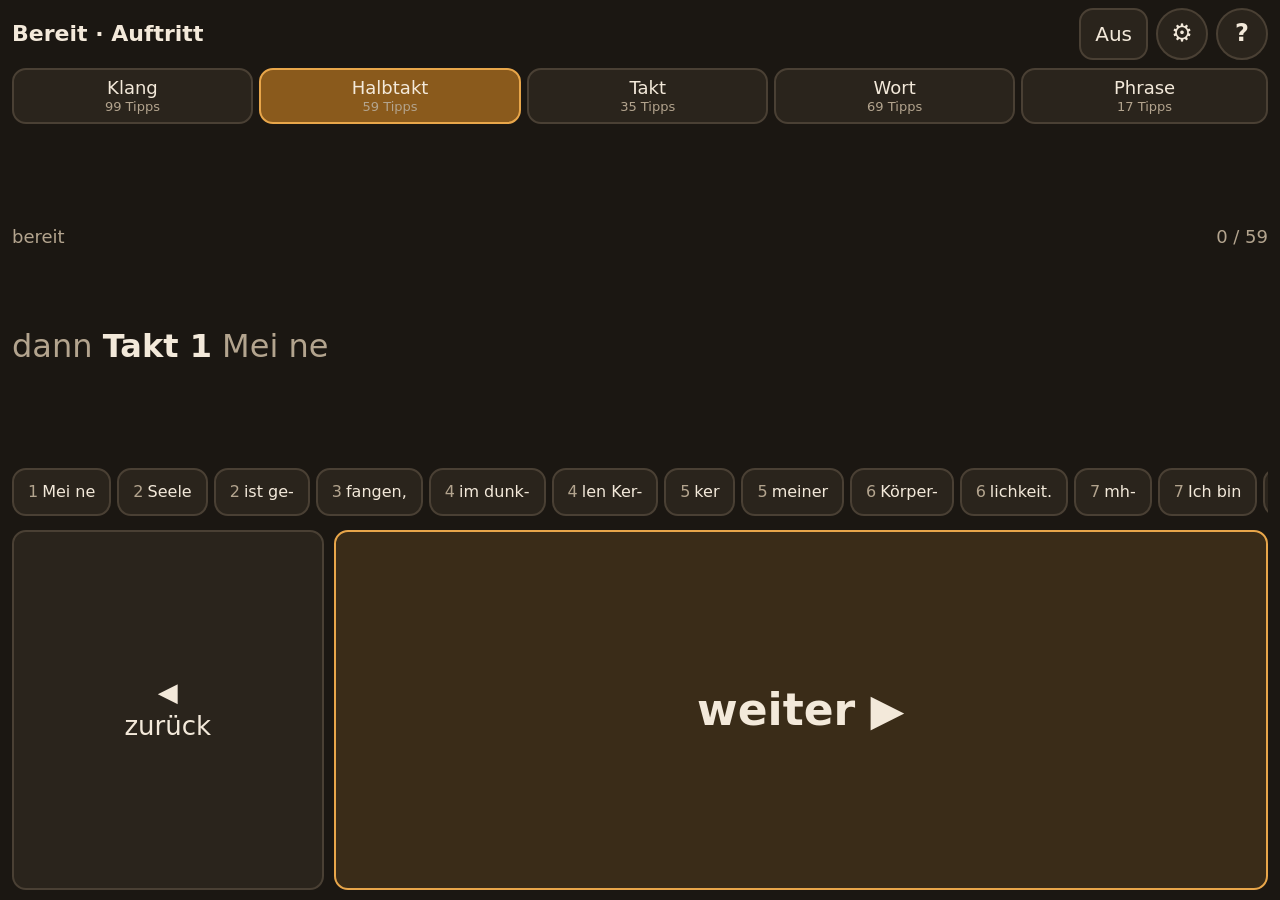
==== auftritt.html @ 0083672f "Auftritt: live begleiten mit weiter/zurück (Prototyp) Neue Seite auftritt.html liest die MusicXML un" ====
<!DOCTYPE html>
<html lang="de">
<head>
<meta charset="utf-8">
<meta name="viewport" content="width=device-width, initial-scale=1, viewport-fit=cover, user-scalable=no">
<meta name="apple-mobile-web-app-capable" content="yes">
<meta name="theme-color" content="#1b1712">
<title>Auftritt</title>
<link rel="icon" href="favicon-32.png">
<link rel="apple-touch-icon" href="apple-touch-icon.png">
<style>
/* Auftritt: live begleiten mit weiter/zurück. Dunkel, damit das Display im Kirchenraum nicht blendet. */
:root {
    --grund: #1b1712; --flaeche: #2a241c; --linie: #4a4034;
    --text: #f3e9da; --leise: #b3a48e; --warm: #e8a64a; --warm-tief: #8a5a1c;
    --fokus: #ffd25a;
    color-scheme: dark;
}
* { box-sizing: border-box; }
[hidden] { display: none !important; }
html, body { height: 100%; margin: 0; }
body {
    background: var(--grund); color: var(--text);
    font: 20px/1.3 -apple-system, system-ui, sans-serif;
    display: flex; flex-direction: column;
    padding: env(safe-area-inset-top, 0) max(12px, env(safe-area-inset-right, 0)) env(safe-area-inset-bottom, 0) max(12px, env(safe-area-inset-left, 0));
    -webkit-user-select: none; user-select: none; -webkit-touch-callout: none;
    touch-action: manipulation;
}
button, input, select { font: inherit; color: inherit; }
button {
    background: var(--flaeche); border: 2px solid var(--linie); border-radius: 14px;
    min-height: 52px; padding: 6px 14px; cursor: pointer;
}
button:focus-visible, input:focus-visible, select:focus-visible { outline: 4px solid var(--fokus); outline-offset: 3px; }
button[aria-pressed="true"] { background: var(--warm-tief); border-color: var(--warm); }

header { display: flex; gap: 8px; align-items: center; padding-block: 8px; }
header h1 { font-size: 22px; margin: 0 auto 0 0; font-weight: 600; white-space: nowrap; overflow: hidden; text-overflow: ellipsis; }
.rund { width: 52px; padding: 0; border-radius: 50%; font-size: 24px; font-weight: 700; flex: none; }

#arten { display: flex; gap: 6px; overflow-x: auto; padding-bottom: 6px; scrollbar-width: none; }
#arten button { flex: 1 0 auto; font-size: 18px; }
#arten small { display: block; font-size: 13px; color: var(--leise); }

#anzeige { flex: 1 1 auto; display: flex; flex-direction: column; justify-content: center; min-height: 0; padding-block: 6px; }
#wo { font-size: 18px; color: var(--leise); display: flex; justify-content: space-between; }
#jetzt { font-size: clamp(30px, 8vw, 60px); font-weight: 700; line-height: 1.1; margin: 6px 0; min-height: 1.1em; color: var(--warm); }
#dann { font-size: clamp(20px, 4.5vw, 32px); color: var(--leise); min-height: 1.3em; }
#dann b { color: var(--text); font-weight: 600; }

#streifen { display: flex; gap: 6px; overflow-x: auto; padding-block: 6px; scrollbar-width: none; }
#streifen button { flex: none; min-height: 48px; font-size: 16px; max-width: 9em; overflow: hidden; text-overflow: ellipsis; white-space: nowrap; }
#streifen button .t { color: var(--leise); margin-right: 4px; }
#streifen button.an { background: var(--warm-tief); border-color: var(--warm); }

#tasten { display: grid; grid-template-columns: 1fr 3fr; gap: 10px; height: 42vh; min-height: 180px; padding-block: 8px 10px; }
#zurueck { font-size: 26px; }
#weiter { font-size: 44px; font-weight: 700; background: #3a2c18; border-color: var(--warm); }
#weiter:active, #weiter.druck { background: var(--warm-tief); }

header, #arten, #streifen, #tasten { flex: none; }
#anzeige { overflow: hidden; }
#jetzt { font-size: clamp(28px, min(8vw, 7vh), 60px); }
#dann { font-size: clamp(18px, min(4.5vw, 4vh), 32px); }

/* Quer (Handy liegt): Text links, Tasten rechts über die volle Höhe */
@media (orientation: landscape) and (max-height: 600px) {
    body { display: grid; grid-template-columns: 1fr 1fr; grid-template-rows: auto auto 1fr auto; column-gap: 12px; }
    header, #arten { grid-column: 1 / -1; }
    #arten small { display: inline; margin-left: 6px; }
    #arten button { min-height: 44px; }
    #anzeige { grid-column: 1; grid-row: 3; }
    #streifen { grid-column: 1; grid-row: 4; }
    #tasten { grid-column: 2; grid-row: 3 / 5; height: auto; min-height: 0; grid-template-columns: 1fr 2fr; }
}

#einstellungen {
    position: fixed; inset: auto 0 0 0; background: var(--flaeche); border-top: 2px solid var(--linie);
    padding: 16px max(16px, env(safe-area-inset-right, 0)) calc(16px + env(safe-area-inset-bottom, 0)) max(16px, env(safe-area-inset-left, 0));
    display: grid; gap: 10px; max-height: 80vh; overflow-y: auto; z-index: 5;
}
#einstellungen label { display: grid; grid-template-columns: 7.5em 1fr 3.2em; align-items: center; gap: 10px; min-height: 52px; }
#einstellungen label.haken { grid-template-columns: 52px 1fr; }
#einstellungen output { text-align: right; color: var(--leise); }
input[type=range] { width: 100%; height: 52px; accent-color: var(--warm); }
input[type=checkbox] { width: 32px; height: 32px; accent-color: var(--warm); }
#einstellungen .zeile { display: flex; gap: 10px; flex-wrap: wrap; }
#einstellungen .zeile button { flex: 1; }

/* Hilfemodus (Standard @dd): Ringe um erklärbare Elemente, Klick zeigt Hilfe statt Funktion */
body.hilfemodus [data-hilfe] { outline: 3px dashed var(--fokus); outline-offset: 3px; transition: outline-color .2s; }
body.hilfemodus [data-hilfe]:hover { outline-style: solid; }
#hilfeKnopf[aria-pressed="true"] { background: var(--fokus); color: #000; border-color: var(--fokus); }
#blase {
    position: fixed; z-index: 10; max-width: min(26em, calc(100vw - 24px)); background: #fff7e0; color: #1b1712;
    border-radius: 12px; padding: 12px 16px; font-size: 18px; box-shadow: 0 6px 24px #0008;
}
#meldung { position: fixed; left: 50%; top: 40%; transform: translateX(-50%); background: #000c; padding: 14px 20px; border-radius: 12px; z-index: 8; }
</style>
</head>
<body>
<header>
    <h1 id="titel">Auftritt</h1>
    <button id="ausKnopf" data-hilfe="Lässt den Klang langsam ausklingen (auch Esc). Die Stelle bleibt, weiter spielt danach den nächsten Klang.">Aus</button>
    <button id="zahnrad" class="rund" aria-label="Einstellungen" data-hilfe="Lautstärke, Tiefbass, Wärme, Tempo für den Phrasen-Modus, Box wach halten, von vorn.">⚙</button>
    <button id="hilfeKnopf" class="rund" aria-pressed="false" aria-label="Hilfe">?</button>
</header>

<nav id="arten" data-hilfe="Wie oft getippt wird. Klang: bei jedem Wechsel im Satz. Halbtakt und Takt: fest im Raster. Wort: bei Wortanfängen. Phrase: ein Tipp pro Satzstück, die Klänge darin laufen im Tempo, der letzte hält. Die Zahl sagt, wie viele Tipps das Lied braucht."></nav>

<main id="anzeige" data-hilfe="Oben die Stelle und wie weit es noch ist, groß der Text zum Klang, der gerade klingt, darunter, was beim nächsten Tipp kommt.">
    <div id="wo"><span id="stelle">bereit</span><span id="zaehler"></span></div>
    <div id="jetzt"></div>
    <div id="dann"></div>
</main>

<div id="streifen" data-hilfe="Alle Klänge des Liedes. Antippen springt dorthin und spielt den Klang sofort, zum Korrigieren oder Üben."></div>

<div id="tasten">
    <button id="zurueck" data-hilfe="Einen Klang zurück und gleich spielen. Tastatur: Pfeil links, Bild hoch.">◀<br>zurück</button>
    <button id="weiter" data-hilfe="Nächster Klang. Er hält, bis wieder getippt wird. Tastatur und Fußtaster: Leertaste, Pfeil rechts, Bild runter.">weiter ▶</button>
</div>

<section id="einstellungen" hidden aria-label="Einstellungen">
    <label data-hilfe="Gesamtlautstärke der Begleitung.">Lautstärke <input id="lautstaerke" type="range" min="0" max="100"><output></output></label>
    <label data-hilfe="Zusätzlicher Bass eine Oktave unter der tiefsten Stimme. Draußen braucht es mehr, in der Kirche weniger.">Tiefbass <input id="tiefbass" type="range" min="0" max="100"><output></output></label>
    <label data-hilfe="Weiter links dunkler und weicher, weiter rechts heller und deutlicher.">Wärme <input id="waerme" type="range" min="0" max="100"><output></output></label>
    <label data-hilfe="Nur für den Phrasen-Modus: so schnell laufen die Klänge innerhalb einer Phrase.">Tempo <input id="tempo" type="range" min="50" max="130"><output></output></label>
    <label class="haken" data-hilfe="Spielt einen unhörbar leisen Dauerton, damit eine Bluetooth-Box nach Stille nicht einschläft und den weichen Einsatz verschluckt."><input id="wach" type="checkbox"> Box wach halten</label>
    <div class="zeile">
        <button id="vonVorn" data-hilfe="Zurück an den Anfang, ohne etwas zu spielen.">von vorn</button>
        <button id="zu">fertig</button>
    </div>
</section>

<div id="blase" hidden></div>
<div id="meldung" hidden></div>
<script src="auftritt.js"></script>
</body>
</html>
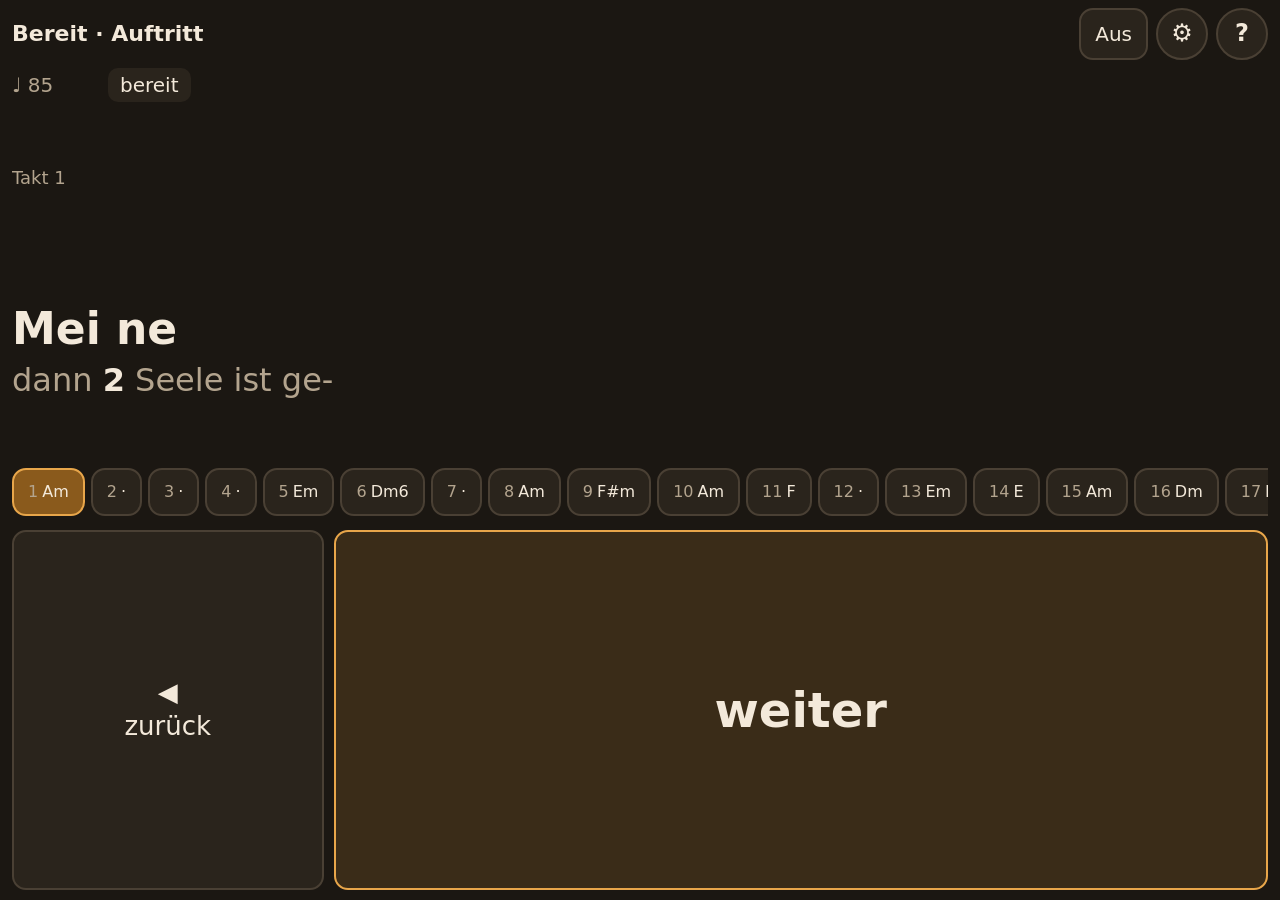
==== commit cf3a14cd: "Auftritt: Ablauf nach @dds Akkorden, ein Tipp pro Takt, Nachhut, Paukenwirbel Der Klang kommt jetzt " ====
--- a/auftritt.html
+++ b/auftritt.html
@@ -39,15 +39,19 @@
 header h1 { font-size: 22px; margin: 0 auto 0 0; font-weight: 600; white-space: nowrap; overflow: hidden; text-overflow: ellipsis; }
 .rund { width: 52px; padding: 0; border-radius: 50%; font-size: 24px; font-weight: 700; flex: none; }
 
-#arten { display: flex; gap: 6px; overflow-x: auto; padding-bottom: 6px; scrollbar-width: none; }
-#arten button { flex: 1 0 auto; font-size: 18px; }
-#arten small { display: block; font-size: 13px; color: var(--leise); }
+#status { display: flex; gap: 16px; align-items: center; font-size: 20px; padding-bottom: 4px; }
+#tempoAnz { color: var(--leise); min-width: 4em; }
+#zustand { padding: 4px 12px; border-radius: 10px; background: var(--flaeche); }
+#zustand[data-art="laeuft"] { background: #2f4a2a; }
+#zustand[data-art="nachhut"] { background: #5a3a1a; }
+#akkord { font-size: clamp(48px, min(16vw, 12vh), 110px); font-weight: 800; color: var(--warm); line-height: 1; min-height: 1em; }
 
 #anzeige { flex: 1 1 auto; display: flex; flex-direction: column; justify-content: center; min-height: 0; padding-block: 6px; }
 #wo { font-size: 18px; color: var(--leise); display: flex; justify-content: space-between; }
-#jetzt { font-size: clamp(30px, 8vw, 60px); font-weight: 700; line-height: 1.1; margin: 6px 0; min-height: 1.1em; color: var(--warm); }
+#jetzt { font-size: clamp(26px, 6vw, 44px); font-weight: 600; line-height: 1.15; margin: 6px 0; min-height: 1.15em; }
 #dann { font-size: clamp(20px, 4.5vw, 32px); color: var(--leise); min-height: 1.3em; }
 #dann b { color: var(--text); font-weight: 600; }
+#dann .ak { color: var(--warm); }
 
 #streifen { display: flex; gap: 6px; overflow-x: auto; padding-block: 6px; scrollbar-width: none; }
 #streifen button { flex: none; min-height: 48px; font-size: 16px; max-width: 9em; overflow: hidden; text-overflow: ellipsis; white-space: nowrap; }
@@ -56,20 +60,18 @@
 
 #tasten { display: grid; grid-template-columns: 1fr 3fr; gap: 10px; height: 42vh; min-height: 180px; padding-block: 8px 10px; }
 #zurueck { font-size: 26px; }
-#weiter { font-size: 44px; font-weight: 700; background: #3a2c18; border-color: var(--warm); }
+#weiter { font-size: 48px; font-weight: 700; background: #3a2c18; border-color: var(--warm); }
 #weiter:active, #weiter.druck { background: var(--warm-tief); }
 
-header, #arten, #streifen, #tasten { flex: none; }
+header, #status, #streifen, #tasten { flex: none; }
 #anzeige { overflow: hidden; }
-#jetzt { font-size: clamp(28px, min(8vw, 7vh), 60px); }
+#jetzt { font-size: clamp(22px, min(6vw, 5vh), 44px); }
 #dann { font-size: clamp(18px, min(4.5vw, 4vh), 32px); }
 
 /* Quer (Handy liegt): Text links, Tasten rechts über die volle Höhe */
 @media (orientation: landscape) and (max-height: 600px) {
     body { display: grid; grid-template-columns: 1fr 1fr; grid-template-rows: auto auto 1fr auto; column-gap: 12px; }
-    header, #arten { grid-column: 1 / -1; }
-    #arten small { display: inline; margin-left: 6px; }
-    #arten button { min-height: 44px; }
+    header, #status { grid-column: 1 / -1; }
     #anzeige { grid-column: 1; grid-row: 3; }
     #streifen { grid-column: 1; grid-row: 4; }
     #tasten { grid-column: 2; grid-row: 3 / 5; height: auto; min-height: 0; grid-template-columns: 1fr 2fr; }
@@ -102,31 +104,35 @@
 <body>
 <header>
     <h1 id="titel">Auftritt</h1>
-    <button id="ausKnopf" data-hilfe="Lässt den Klang langsam ausklingen (auch Esc). Die Stelle bleibt, weiter spielt danach den nächsten Klang.">Aus</button>
-    <button id="zahnrad" class="rund" aria-label="Einstellungen" data-hilfe="Lautstärke, Tiefbass, Wärme, Tempo für den Phrasen-Modus, Box wach halten, von vorn.">⚙</button>
+    <button id="ausKnopf" data-hilfe="Beendet: der Klang klingt langsam aus (auch Esc). Der nächste Tipp stellt auf den Anfang.">Aus</button>
+    <button id="zahnrad" class="rund" aria-label="Einstellungen" data-hilfe="Klang, Lautstärke, Tiefbass, Wärme, Anfangstempo, Box wach halten, von vorn.">⚙</button>
     <button id="hilfeKnopf" class="rund" aria-pressed="false" aria-label="Hilfe">?</button>
 </header>
 
-<nav id="arten" data-hilfe="Wie oft getippt wird. Klang: bei jedem Wechsel im Satz. Halbtakt und Takt: fest im Raster. Wort: bei Wortanfängen. Phrase: ein Tipp pro Satzstück, die Klänge darin laufen im Tempo, der letzte hält. Die Zahl sagt, wie viele Tipps das Lied braucht."></nav>
+<div id="status" data-hilfe="Tempo, wie es aus deinen Tipps gemittelt wird, und der Zustand: bereit, läuft, wartet auf Tipp (Wartestelle), Nachhut (ein Tipp fehlte, die Begleitung blendet aus, bis der nächste Tipp im Takt kommt), ja weiter (Tipp viel zu früh, zählt als Bestätigung).">
+    <span id="tempoAnz">♩</span><span id="zustand">bereit</span>
+</div>
 
-<main id="anzeige" data-hilfe="Oben die Stelle und wie weit es noch ist, groß der Text zum Klang, der gerade klingt, darunter, was beim nächsten Tipp kommt.">
-    <div id="wo"><span id="stelle">bereit</span><span id="zaehler"></span></div>
+<main id="anzeige" data-hilfe="Takt, Akkord, der gerade klingt, darunter der Text dieses Taktes und was im nächsten Takt kommt.">
+    <div id="wo"><span id="stelle"></span></div>
+    <div id="akkord"></div>
     <div id="jetzt"></div>
     <div id="dann"></div>
 </main>
 
-<div id="streifen" data-hilfe="Alle Klänge des Liedes. Antippen springt dorthin und spielt den Klang sofort, zum Korrigieren oder Üben."></div>
+<div id="streifen" data-hilfe="Alle Takte mit ihren Akkorden. Antippen springt dorthin, der Akkord klingt, der nächste Tipp startet von dieser Stelle."></div>
 
 <div id="tasten">
-    <button id="zurueck" data-hilfe="Einen Klang zurück und gleich spielen. Tastatur: Pfeil links, Bild hoch.">◀<br>zurück</button>
-    <button id="weiter" data-hilfe="Nächster Klang. Er hält, bis wieder getippt wird. Tastatur und Fußtaster: Leertaste, Pfeil rechts, Bild runter.">weiter ▶</button>
+    <button id="zurueck" data-hilfe="An den Anfang des Taktes, kurz nach dem Taktanfang einen Takt davor. Dort wartet die Begleitung auf den nächsten Tipp. Tastatur: Pfeil links, Bild hoch.">◀<br>zurück</button>
+    <button id="weiter" data-hilfe="Jeden Takt einmal auf die Eins tippen. Akkorde mitten im Takt kommen von selbst im Tipp-Tempo. Fehlt ein Tipp, kommt der Takt weich und blendet aus. Ein Tipp viel zu früh heißt nur: ja, weiter. Tastatur und Fußtaster: Leertaste, Pfeil rechts, Bild runter.">weiter</button>
 </div>
 
 <section id="einstellungen" hidden aria-label="Einstellungen">
+    <div id="klangwahl" class="zeile" data-hilfe="Klangfarbe. Orgel: Flötenregister, klarer Einsatz. Fläche: weicher Synthesizer-Teppich, setzt langsamer ein."></div>
     <label data-hilfe="Gesamtlautstärke der Begleitung.">Lautstärke <input id="lautstaerke" type="range" min="0" max="100"><output></output></label>
     <label data-hilfe="Zusätzlicher Bass eine Oktave unter der tiefsten Stimme. Draußen braucht es mehr, in der Kirche weniger.">Tiefbass <input id="tiefbass" type="range" min="0" max="100"><output></output></label>
     <label data-hilfe="Weiter links dunkler und weicher, weiter rechts heller und deutlicher.">Wärme <input id="waerme" type="range" min="0" max="100"><output></output></label>
-    <label data-hilfe="Nur für den Phrasen-Modus: so schnell laufen die Klänge innerhalb einer Phrase.">Tempo <input id="tempo" type="range" min="50" max="130"><output></output></label>
+    <label data-hilfe="Tempo, mit dem die Uhr beim ersten Tipp anfängt. Danach führen deine Tipps das Tempo.">Anfang ♩ <input id="tempo" type="range" min="50" max="130"><output></output></label>
     <label class="haken" data-hilfe="Spielt einen unhörbar leisen Dauerton, damit eine Bluetooth-Box nach Stille nicht einschläft und den weichen Einsatz verschluckt."><input id="wach" type="checkbox"> Box wach halten</label>
     <div class="zeile">
         <button id="vonVorn" data-hilfe="Zurück an den Anfang, ohne etwas zu spielen.">von vorn</button>
